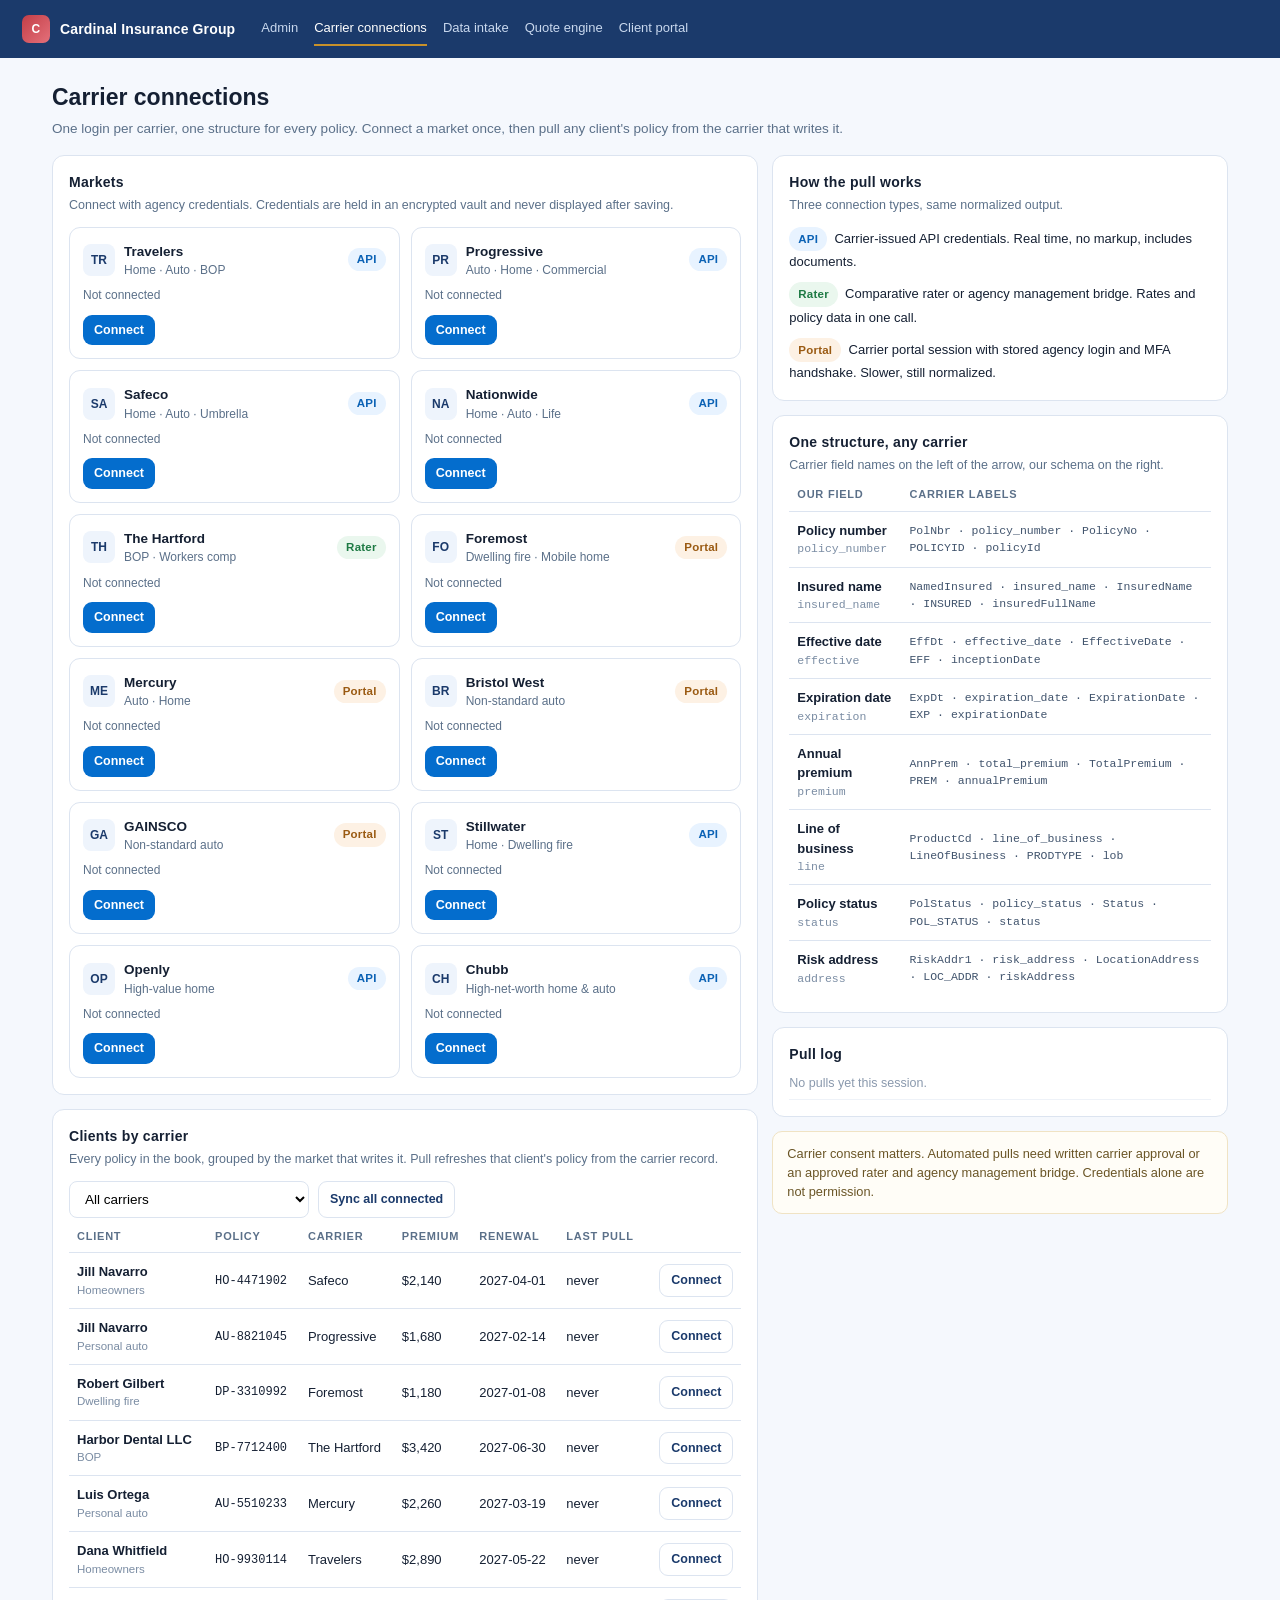
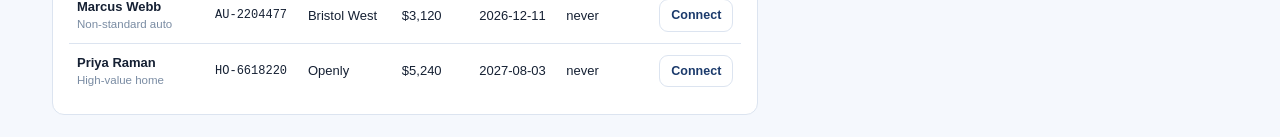
==== carriers.html @ 3232844d "Carrier connections: per-market login, per-client policy pull, normalized schema" ====
<!DOCTYPE html>
<html lang="en">
<head>
<meta charset="utf-8">
<meta name="viewport" content="width=device-width,initial-scale=1">
<title>Carrier Connections — Cardinal Insurance Group</title>
<style>
:root{--blue:#046DCD;--navy:#1B3A6B;--red:#C33E47;--gold:#C8912A;--ink:#152033;--mute:#5B7089;--line:#DCE4F0;--bg:#F5F8FD;--card:#fff}
*{box-sizing:border-box}
body{margin:0;font:14px/1.5 -apple-system,BlinkMacSystemFont,"Segoe UI",Inter,Roboto,sans-serif;color:var(--ink);background:var(--bg)}
a{color:var(--blue);text-decoration:none}
.top{background:var(--navy);color:#fff;padding:0 22px;display:flex;align-items:center;gap:18px;height:58px;position:sticky;top:0;z-index:20}
.brand{display:flex;align-items:center;gap:10px;font-weight:800;letter-spacing:.01em}
.mark{width:28px;height:28px;border-radius:7px;background:linear-gradient(135deg,var(--red),#E4707A);display:grid;place-items:center;font-size:12px;font-weight:800}
.top nav{display:flex;gap:16px;margin-left:8px;font-size:13px}
.top nav a{color:#C9D8EE;padding:6px 0;border-bottom:2px solid transparent}
.top nav a.on,.top nav a:hover{color:#fff;border-color:var(--gold)}
.wrap{max-width:1220px;margin:0 auto;padding:22px}
h1{font-size:23px;margin:0 0 4px}
.sub{color:var(--mute);font-size:13.5px;margin-bottom:16px}
.grid{display:grid;gap:14px}
.card{background:var(--card);border:1px solid var(--line);border-radius:12px;padding:16px}
.card h2{font-size:14px;margin:0 0 3px;letter-spacing:.02em}
.card .hint{color:var(--mute);font-size:12.5px;margin-bottom:12px}
.badge{display:inline-flex;align-items:center;gap:6px;padding:3px 9px;border-radius:999px;font-size:11.5px;font-weight:700;letter-spacing:.02em}
.b-api{background:#E8F3FF;color:#0B62B5}.b-rater{background:#EAF7EE;color:#1E7A44}.b-portal{background:#FDF1E4;color:#9A5A12}
.on-dot{background:#E9F8EF;color:#1E7A44}.off-dot{background:#F0F2F6;color:#6B7A90}.warn-dot{background:#FDECEC;color:#A62B33}
.btn{border:0;border-radius:9px;padding:9px 14px;font:inherit;font-weight:700;font-size:13px;cursor:pointer;background:var(--blue);color:#fff}
.btn.sm{padding:6px 11px;font-size:12.5px}
.btn.ghost{background:#fff;color:var(--navy);border:1px solid var(--line)}
.btn.gold{background:var(--gold)}
.btn:disabled{opacity:.5;cursor:not-allowed}
table{width:100%;border-collapse:collapse;font-size:13px}
th{text-align:left;font-size:11px;letter-spacing:.07em;text-transform:uppercase;color:var(--mute);padding:0 8px 8px;font-weight:800}
td{padding:9px 8px;border-top:1px solid var(--line);vertical-align:middle}
tbody tr:hover{background:#FAFCFF}
.carrier-list{display:grid;grid-template-columns:repeat(auto-fill,minmax(268px,1fr));gap:11px}
.cc{background:#fff;border:1px solid var(--line);border-radius:11px;padding:13px}
.cc.on{border-color:#BCD9F7;box-shadow:0 2px 10px rgba(4,109,205,.07)}
.cc .row1{display:flex;align-items:center;gap:9px;margin-bottom:8px}
.av{width:32px;height:32px;border-radius:8px;background:#EEF4FC;color:var(--navy);display:grid;place-items:center;font-weight:800;font-size:12px}
.cc b{font-size:13.5px}
.cc .meta{color:var(--mute);font-size:12px;line-height:1.45}
.cc .acts{display:flex;gap:7px;margin-top:10px}
.mask{background:#F6F8FC;border:1px solid var(--line);border-radius:8px;padding:9px 11px;font-family:ui-monospace,SFMono-Regular,Menlo,monospace;font-size:12.5px;color:#31445C;margin:8px 0}
.modal{position:fixed;inset:0;background:rgba(12,25,44,.55);display:none;place-items:center;z-index:60;padding:18px}
.modal.on{display:grid}
.sheet{background:#fff;border-radius:14px;max-width:620px;width:100%;max-height:88vh;overflow:auto;padding:20px}
.sheet h3{margin:0 0 3px;font-size:17px}
label{display:block;font-size:12px;font-weight:700;letter-spacing:.03em;text-transform:uppercase;color:var(--mute);margin:12px 0 4px}
input,select{width:100%;padding:9px 11px;border:1px solid var(--line);border-radius:8px;font:inherit;font-size:13.5px;background:#fff}
.two{display:grid;grid-template-columns:1fr 1fr;gap:11px}
.diff{display:grid;grid-template-columns:1fr 1fr;gap:12px;margin-top:12px}
.pane{background:#F8FAFD;border:1px solid var(--line);border-radius:10px;padding:11px}
.pane .t{font-size:11px;letter-spacing:.07em;text-transform:uppercase;color:var(--mute);font-weight:800;margin-bottom:7px}
.kv{font-family:ui-monospace,Menlo,monospace;font-size:12px;display:flex;justify-content:space-between;gap:8px;padding:3px 0;border-bottom:1px dashed #E3EAF4}
.kv:last-child{border:0}
.kv span:first-child{color:#6B7A90}
.log{font-size:12.5px;color:#3B4E68}
.log div{padding:6px 0;border-bottom:1px solid #EEF2F8}
.note{background:#FFFDF7;border:1px solid #F0E3C4;border-radius:10px;padding:12px 14px;font-size:12.8px;color:#6A5526}
.pill{display:inline-block;padding:2px 8px;border-radius:999px;background:#EEF4FC;color:#1B3A6B;font-size:11.5px;font-weight:700}
</style>
</head>
<body>
<div class="top">
  <div class="brand"><div class="mark">C</div>Cardinal Insurance Group</div>
  <nav>
    <a href="admin.html">Admin</a>
    <a class="on" href="carriers.html">Carrier connections</a>
    <a href="upload.html">Data intake</a>
    <a href="quote.html">Quote engine</a>
    <a href="portal.html">Client portal</a>
  </nav>
</div>
<div class="wrap">
  <h1>Carrier connections</h1>
  <div class="sub">One login per carrier, one structure for every policy. Connect a market once, then pull any client's policy from the carrier that writes it.</div>

  <div class="grid" style="grid-template-columns:1.55fr 1fr;align-items:start">
    <div class="grid">
      <div class="card">
        <h2>Markets</h2>
        <div class="hint">Connect with agency credentials. Credentials are held in an encrypted vault and never displayed after saving.</div>
        <div class="carrier-list" id="clist"></div>
      </div>

      <div class="card">
        <h2>Clients by carrier</h2>
        <div class="hint">Every policy in the book, grouped by the market that writes it. Pull refreshes that client's policy from the carrier record.</div>
        <div style="display:flex;gap:9px;margin:0 0 10px;flex-wrap:wrap">
          <select id="cfilter" style="max-width:240px" onchange="renderClients()"><option value="">All carriers</option></select>
          <button class="btn ghost sm" onclick="syncAll()">Sync all connected</button>
        </div>
        <table>
          <thead><tr><th>Client</th><th>Policy</th><th>Carrier</th><th>Premium</th><th>Renewal</th><th>Last pull</th><th></th></tr></thead>
          <tbody id="crows"></tbody>
        </table>
      </div>
    </div>

    <div class="grid">
      <div class="card">
        <h2>How the pull works</h2>
        <div class="hint">Three connection types, same normalized output.</div>
        <div style="font-size:13px;line-height:1.62">
          <p style="margin:0 0 10px"><span class="badge b-api">API</span> &nbsp;Carrier-issued API credentials. Real time, no markup, includes documents.</p>
          <p style="margin:0 0 10px"><span class="badge b-rater">Rater</span> &nbsp;Comparative rater or agency management bridge. Rates and policy data in one call.</p>
          <p style="margin:0"><span class="badge b-portal">Portal</span> &nbsp;Carrier portal session with stored agency login and MFA handshake. Slower, still normalized.</p>
        </div>
      </div>

      <div class="card">
        <h2>One structure, any carrier</h2>
        <div class="hint">Carrier field names on the left of the arrow, our schema on the right.</div>
        <table>
          <thead><tr><th>Our field</th><th>Carrier labels</th></tr></thead>
          <tbody id="maptbl"></tbody>
        </table>
      </div>

      <div class="card">
        <h2>Pull log</h2>
        <div class="log" id="log"><div style="color:#8A99AD">No pulls yet this session.</div></div>
      </div>

      <div class="note">Carrier consent matters. Automated pulls need written carrier approval or an approved rater and agency management bridge. Credentials alone are not permission.</div>
    </div>
  </div>
</div>

<div class="modal" id="connectModal"><div class="sheet" id="connectSheet"></div></div>
<div class="modal" id="pullModal"><div class="sheet" id="pullSheet"></div></div>
<script>
const CKEY='card_carriers', LKEY='card_contracts';
const CARRIERS=[
 {id:'travelers',n:'Travelers',t:'API',lines:'Home · Auto · BOP',fields:{policy_number:'PolNbr',insured_name:'NamedInsured',effective:'EffDt',expiration:'ExpDt',premium:'AnnPrem'}},
 {id:'progressive',n:'Progressive',t:'API',lines:'Auto · Home · Commercial',fields:{policy_number:'policy_number',insured_name:'insured_name',effective:'effective_date',expiration:'expiration_date',premium:'total_premium'}},
 {id:'safeco',n:'Safeco',t:'API',lines:'Home · Auto · Umbrella',fields:{policy_number:'PolicyNo',insured_name:'InsuredName',effective:'EffectiveDate',expiration:'ExpirationDate',premium:'TotalPremium'}},
 {id:'nationwide',n:'Nationwide',t:'API',lines:'Home · Auto · Life',fields:{policy_number:'PolicyNumber',insured_name:'Insured_Name',effective:'Policy_Effective',expiration:'Policy_Expiration',premium:'Policy_Premium'}},
 {id:'hartford',n:'The Hartford',t:'Rater',lines:'BOP · Workers comp',fields:{policy_number:'POLICY',insured_name:'ACCOUNT_NAME',effective:'EFF_DATE',expiration:'EXP_DATE',premium:'GROSS_PREM'}},
 {id:'foremost',n:'Foremost',t:'Portal',lines:'Dwelling fire · Mobile home',fields:{policy_number:'Policy',insured_name:'Insured',effective:'Start',expiration:'End',premium:'Premium'}},
 {id:'mercury',n:'Mercury',t:'Portal',lines:'Auto · Home',fields:{policy_number:'POLICYID',insured_name:'INSURED',effective:'EFF',expiration:'EXP',premium:'PREM'}},
 {id:'bristolwest',n:'Bristol West',t:'Portal',lines:'Non-standard auto',fields:{policy_number:'POL_NUM',insured_name:'CLIENT_NAME',effective:'INCEPTION',expiration:'RENEWAL',premium:'TOTAL_PREM'}},
 {id:'gainsco',n:'GAINSCO',t:'Portal',lines:'Non-standard auto',fields:{policy_number:'Policy No.',insured_name:'Customer',effective:'Policy Start',expiration:'Policy End',premium:'Amount Due'}},
 {id:'stillwater',n:'Stillwater',t:'API',lines:'Home · Dwelling fire',fields:{policy_number:'policyId',insured_name:'insuredFullName',effective:'inceptionDate',expiration:'expirationDate',premium:'annualPremium'}},
 {id:'openly',n:'Openly',t:'API',lines:'High-value home',fields:{policy_number:'policyNumber',insured_name:'namedInsured',effective:'effectiveDate',expiration:'expirationDate',premium:'totalPremium'}},
 {id:'chubb',n:'Chubb',t:'API',lines:'High-net-worth home & auto',fields:{policy_number:'PolicyNum',insured_name:'InsuredName',effective:'InceptionDt',expiration:'ExpirationDt',premium:'AnnualPremium'}}
];
const CANON=[
 ['policy_number','Policy number'],['insured_name','Insured name'],['effective','Effective date'],
 ['expiration','Expiration date'],['premium','Annual premium'],['line','Line of business'],
 ['status','Policy status'],['address','Risk address']
];
const MAPINFO={
 policy_number:['PolNbr','policy_number','PolicyNo','POLICYID','policyId'],
 insured_name:['NamedInsured','insured_name','InsuredName','INSURED','insuredFullName'],
 effective:['EffDt','effective_date','EffectiveDate','EFF','inceptionDate'],
 expiration:['ExpDt','expiration_date','ExpirationDate','EXP','expirationDate'],
 premium:['AnnPrem','total_premium','TotalPremium','PREM','annualPremium'],
 line:['ProductCd','line_of_business','LineOfBusiness','PRODTYPE','lob'],
 status:['PolStatus','policy_status','Status','POL_STATUS','status'],
 address:['RiskAddr1','risk_address','LocationAddress','LOC_ADDR','riskAddress']
};
function ls(){try{return JSON.parse(localStorage.getItem(CKEY)||'{}')}catch(e){return{}}}
function sv(o){localStorage.setItem(CKEY,JSON.stringify(o))}
function contracts(){try{const c=JSON.parse(localStorage.getItem(LKEY)||'[]');return c.length?c:DEMO}catch(e){return DEMO}}
const DEMO=[
 {policy_number:'HO-4471902',insured_name:'Jill Navarro',email:'jill.n@example.com',carrier:'Safeco',line:'Homeowners',premium:2140,expiration:'2027-04-01',status:'Active'},
 {policy_number:'AU-8821045',insured_name:'Jill Navarro',email:'jill.n@example.com',carrier:'Progressive',line:'Personal auto',premium:1680,expiration:'2027-02-14',status:'Active'},
 {policy_number:'DP-3310992',insured_name:'Robert Gilbert',email:'r.gilbert@example.com',carrier:'Foremost',line:'Dwelling fire',premium:1180,expiration:'2027-01-08',status:'Active'},
 {policy_number:'BP-7712400',insured_name:'Harbor Dental LLC',email:'billing@harbordental.example',carrier:'The Hartford',line:'BOP',premium:3420,expiration:'2027-06-30',status:'Active'},
 {policy_number:'AU-5510233',insured_name:'Luis Ortega',email:'l.ortega@example.com',carrier:'Mercury',line:'Personal auto',premium:2260,expiration:'2027-03-19',status:'Pending renewal'},
 {policy_number:'HO-9930114',insured_name:'Dana Whitfield',email:'d.whitfield@example.com',carrier:'Travelers',line:'Homeowners',premium:2890,expiration:'2027-05-22',status:'Active'},
 {policy_number:'AU-2204477',insured_name:'Marcus Webb',email:'m.webb@example.com',carrier:'Bristol West',line:'Non-standard auto',premium:3120,expiration:'2026-12-11',status:'Active'},
 {policy_number:'HO-6618220',insured_name:'Priya Raman',email:'p.raman@example.com',carrier:'Openly',line:'High-value home',premium:5240,expiration:'2027-08-03',status:'Active'}
];
function money(n){return '$'+(Number(n)||0).toLocaleString(undefined,{maximumFractionDigits:0})}
function today(){return new Date().toISOString().slice(0,10)}

function renderCarriers(){
  const conn=ls();
  document.getElementById('clist').innerHTML=CARRIERS.map(c=>{
    const on=!!conn[c.id];
    const cls=c.t==='API'?'b-api':c.t==='Rater'?'b-rater':'b-portal';
    return `<div class="cc ${on?'on':''}">
      <div class="row1"><div class="av">${c.n.slice(0,2).toUpperCase()}</div>
        <div style="flex:1"><b>${c.n}</b><div class="meta">${c.lines}</div></div>
        <span class="badge ${cls}">${c.t}</span></div>
      <div class="meta">${on?'Connected · '+conn[c.id].user+' · last pull '+(conn[c.id].last||'—'):'Not connected'}</div>
      <div class="acts">
        <button class="btn sm ${on?'ghost':''}" onclick="openConnect('${c.id}')">${on?'Update login':'Connect'}</button>
        ${on?`<button class="btn sm ghost" onclick="disconnect('${c.id}')">Disconnect</button>`:''}
      </div></div>`;
  }).join('');
  const f=document.getElementById('cfilter');
  if(f.options.length<=1){
    const names=[...new Set(contracts().map(c=>c.carrier))].sort();
    f.innerHTML='<option value="">All carriers</option>'+names.map(n=>`<option>${n}</option>`).join('');
  }
}
function renderMap(){
  document.getElementById('maptbl').innerHTML=CANON.map(([k,label])=>
    `<tr><td><b>${label}</b><div class="meta" style="color:#7A8CA3;font-size:11.5px;font-family:ui-monospace,Menlo,monospace">${k}</div></td>
     <td style="font-family:ui-monospace,Menlo,monospace;font-size:11.5px;color:#41546D">${(MAPINFO[k]||[]).join(' · ')}</td></tr>`).join('');
}
function renderClients(){
  const conn=ls(); const f=document.getElementById('cfilter').value;
  const rows=contracts().filter(c=>!f||c.carrier===f);
  document.getElementById('crows').innerHTML=rows.map(c=>{
    const cid=(c.carrier||'').toLowerCase().replace(/[^a-z]/g,'');
    const isOn=!!conn[cid]||!!conn[CARRIERS.find(x=>x.n===c.carrier)?.id];
    return `<tr>
      <td><b>${c.insured_name||'—'}</b><div style="color:#7A8CA3;font-size:11.5px">${c.line||''}</div></td>
      <td style="font-family:ui-monospace,Menlo,monospace;font-size:12px">${c.policy_number||'—'}</td>
      <td>${c.carrier||'—'}</td>
      <td>${money(c.premium)}</td>
      <td>${c.expiration||'—'}</td>
      <td>${c.last_pull||'never'}</td>
      <td style="text-align:right">${isOn
        ? `<button class="btn sm" onclick="openPull('${c.policy_number}')">Pull</button>`
        : `<button class="btn sm ghost" onclick="openConnect('${CARRIERS.find(x=>x.n===c.carrier)?.id||''}')">Connect</button>`}</td>
    </tr>`;
  }).join('')||'<tr><td colspan="7" style="color:#8A99AD">No policies for that carrier.</td></tr>';
}
function openConnect(id){
  const c=CARRIERS.find(x=>x.id===id); if(!c)return;
  const conn=ls()[id]||{};
  document.getElementById('connectSheet').innerHTML=`
    <h3>${c.n}</h3>
    <div class="sub" style="margin-bottom:6px">${c.t} connection · ${c.lines}</div>
    <label>Agency code or producer number</label><input id="cw" placeholder="e.g. 0028431" value="${conn.agency||''}">
    <div class="two">
      <div><label>Username</label><input id="cu" placeholder="portal user" value="${conn.userMasked?'':''}"></div>
      <div><label>MFA method</label><select id="cm"><option>Authenticator app</option><option>SMS code</option><option>Email code</option></select></div>
    </div>
    <label>Password</label><input id="cp" type="password" placeholder="${conn.user?'Saved in vault — enter to replace':'Enter carrier password'}">
    <div class="mask">${conn.user?'Stored: '+conn.user+' · credential sealed in vault, never shown again':'Nothing stored yet'}</div>
    <div style="display:flex;gap:9px;justify-content:flex-end;margin-top:14px">
      <button class="btn ghost" onclick="close_('connectModal')">Cancel</button>
      <button class="btn" onclick="saveConn('${id}')">${conn.user?'Update login':'Connect market'}</button>
    </div>`;
  document.getElementById('connectModal').classList.add('on');
}
function saveConn(id){
  const u=document.getElementById('cu').value.trim()||'agency.user';
  const m=document.getElementById('cm').value;
  const o=ls(); o[id]={user:maskUser(u),userMasked:true,mfa:m,agency:document.getElementById('cw').value.trim(),last:(o[id]||{}).last||'—',at:today()};
  sv(o); close_('connectModal'); renderCarriers(); renderClients(); logAdd(`${CARRIERS.find(c=>c.id===id).n} connected · ${m}`);
}
function maskUser(u){return u.length<4?u.slice(0,1)+'•••':u.slice(0,2)+'••••'+u.slice(-1)}
function disconnect(id){const o=ls();delete o[id];sv(o);renderCarriers();renderClients();logAdd(`${CARRIERS.find(c=>c.id===id).n} disconnected`)}
function close_(m){document.getElementById(m).classList.remove('on')}

function openPull(pn){
  const c=contracts().find(x=>x.policy_number===pn); const car=CARRIERS.find(x=>x.n===c.carrier)||{fields:{}};
  const f=car.fields||{};
  const raw={}; Object.entries(f).forEach(([k,v])=>{ if(k==='premium') raw[v]='$'+(Number(c.premium)*(0.96+Math.random()*0.1)).toFixed(2); else if(k==='effective') raw[v]='01/01/2026'; else if(k==='expiration') raw[v]=c.expiration; else if(k==='policy_number') raw[v]=c.policy_number; else if(k==='insured_name') raw[v]=c.insured_name; });
  const norm={policy_number:c.policy_number,insured_name:c.insured_name,effective:'2026-01-01',expiration:c.expiration,premium:Number(c.premium)};
  window.__pull={pn,prev:c,car,c};
  document.getElementById('pullSheet').innerHTML=`
    <h3>${c.carrier} · pull policy</h3>
    <div class="sub">${c.insured_name} · ${c.policy_number}</div>
    <div class="diff">
      <div class="pane"><div class="t">Carrier returned</div>${Object.entries(raw).map(([k,v])=>`<div class="kv"><span>${k}</span><span>${v}</span></div>`).join('')}</div>
      <div class="pane"><div class="t">Our structure</div>${Object.entries(norm).map(([k,v])=>`<div class="kv"><span>${k}</span><span>${v}</span></div>`).join('')}</div>
    </div>
    <div style="display:flex;gap:9px;justify-content:flex-end;margin-top:14px">
      <button class="btn ghost" onclick="close_('pullModal')">Close</button>
      <button class="btn gold" onclick="applyPull()">Apply to policy</button>
    </div>`;
  document.getElementById('pullModal').classList.add('on');
}
function applyPull(){
  const {pn,car}=window.__pull;
  let data; try{data=JSON.parse(localStorage.getItem(LKEY)||'[]')}catch(e){data=[]}
  if(!data.length) data=JSON.parse(JSON.stringify(DEMO));
  const i=data.findIndex(x=>x.policy_number===pn);
  if(i>-1){ data[i].last_pull=today(); data[i].source=car.t; data[i].premium=Math.round(data[i].premium); }
  localStorage.setItem(LKEY,JSON.stringify(data));
  const o=ls(); const cid=car.id; if(o[cid]) o[cid].last=today(); sv(o);
  close_('pullModal'); renderClients(); logAdd(`${car.n} · ${pn} refreshed`);
}
function syncAll(){
  const conn=ls(); const n=Object.keys(conn).length;
  if(!n){logAdd('No markets connected yet');return}
  let data; try{data=JSON.parse(localStorage.getItem(LKEY)||'[]')}catch(e){data=[]}
  if(!data.length) data=JSON.parse(JSON.stringify(DEMO));
  let k=0;
  data.forEach(r=>{const car=CARRIERS.find(x=>x.n===r.carrier); if(car&&conn[car.id]){r.last_pull=today(); k++;}});
  localStorage.setItem(LKEY,JSON.stringify(data));
  renderClients(); logAdd(`Synced ${k} policies across ${n} connected markets`);
}
const LKEY_LOG='card_pulllog';
function logAdd(t){
  let l=[]; try{l=JSON.parse(localStorage.getItem(LKEY_LOG)||'[]')}catch(e){}
  l.unshift({t,at:new Date().toLocaleTimeString([], {hour:'2-digit',minute:'2-digit'})});
  localStorage.setItem(LKEY_LOG,JSON.stringify(l.slice(0,8))); renderLog();
}
function renderLog(){
  let l=[]; try{l=JSON.parse(localStorage.getItem(LKEY_LOG)||'[]')}catch(e){}
  document.getElementById('log').innerHTML=l.length?l.map(x=>`<div>${x.t}<div style="color:#8A99AD;font-size:11.5px">${x.at}</div></div>`).join(''):'<div style="color:#8A99AD">No pulls yet this session.</div>';
}
renderCarriers();renderMap();renderClients();renderLog();
</script>
</body></html>
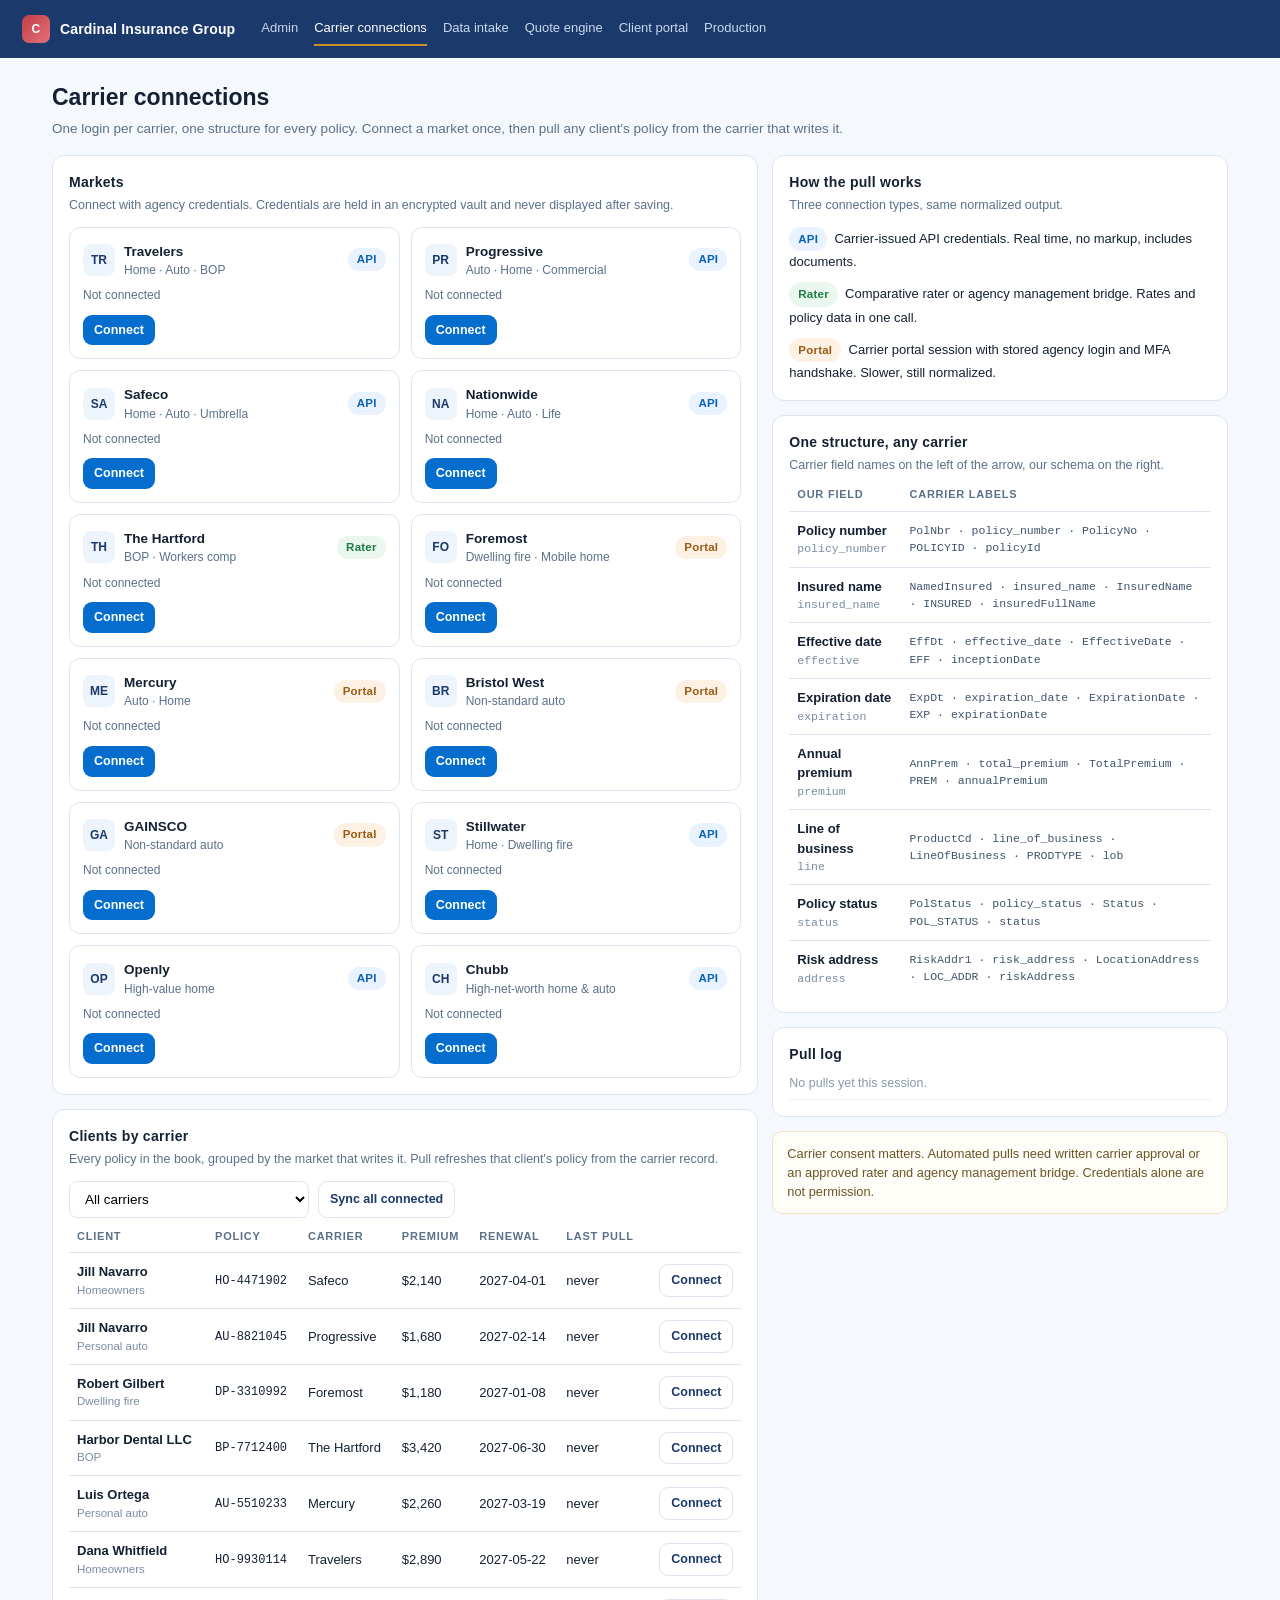
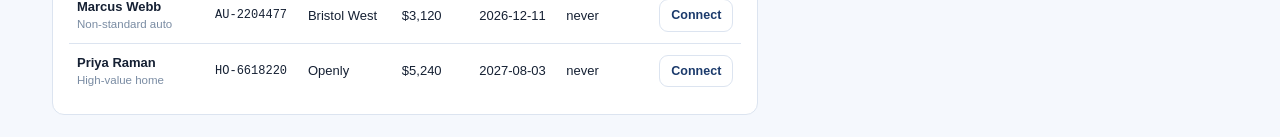
==== commit 6f921b92: "Nav: link production dashboard" ====
--- a/carriers.html
+++ b/carriers.html
@@ -71,6 +71,7 @@
     <a href="upload.html">Data intake</a>
     <a href="quote.html">Quote engine</a>
     <a href="portal.html">Client portal</a>
+    <a href="dashboard.html">Production</a>
   </nav>
 </div>
 <div class="wrap">
